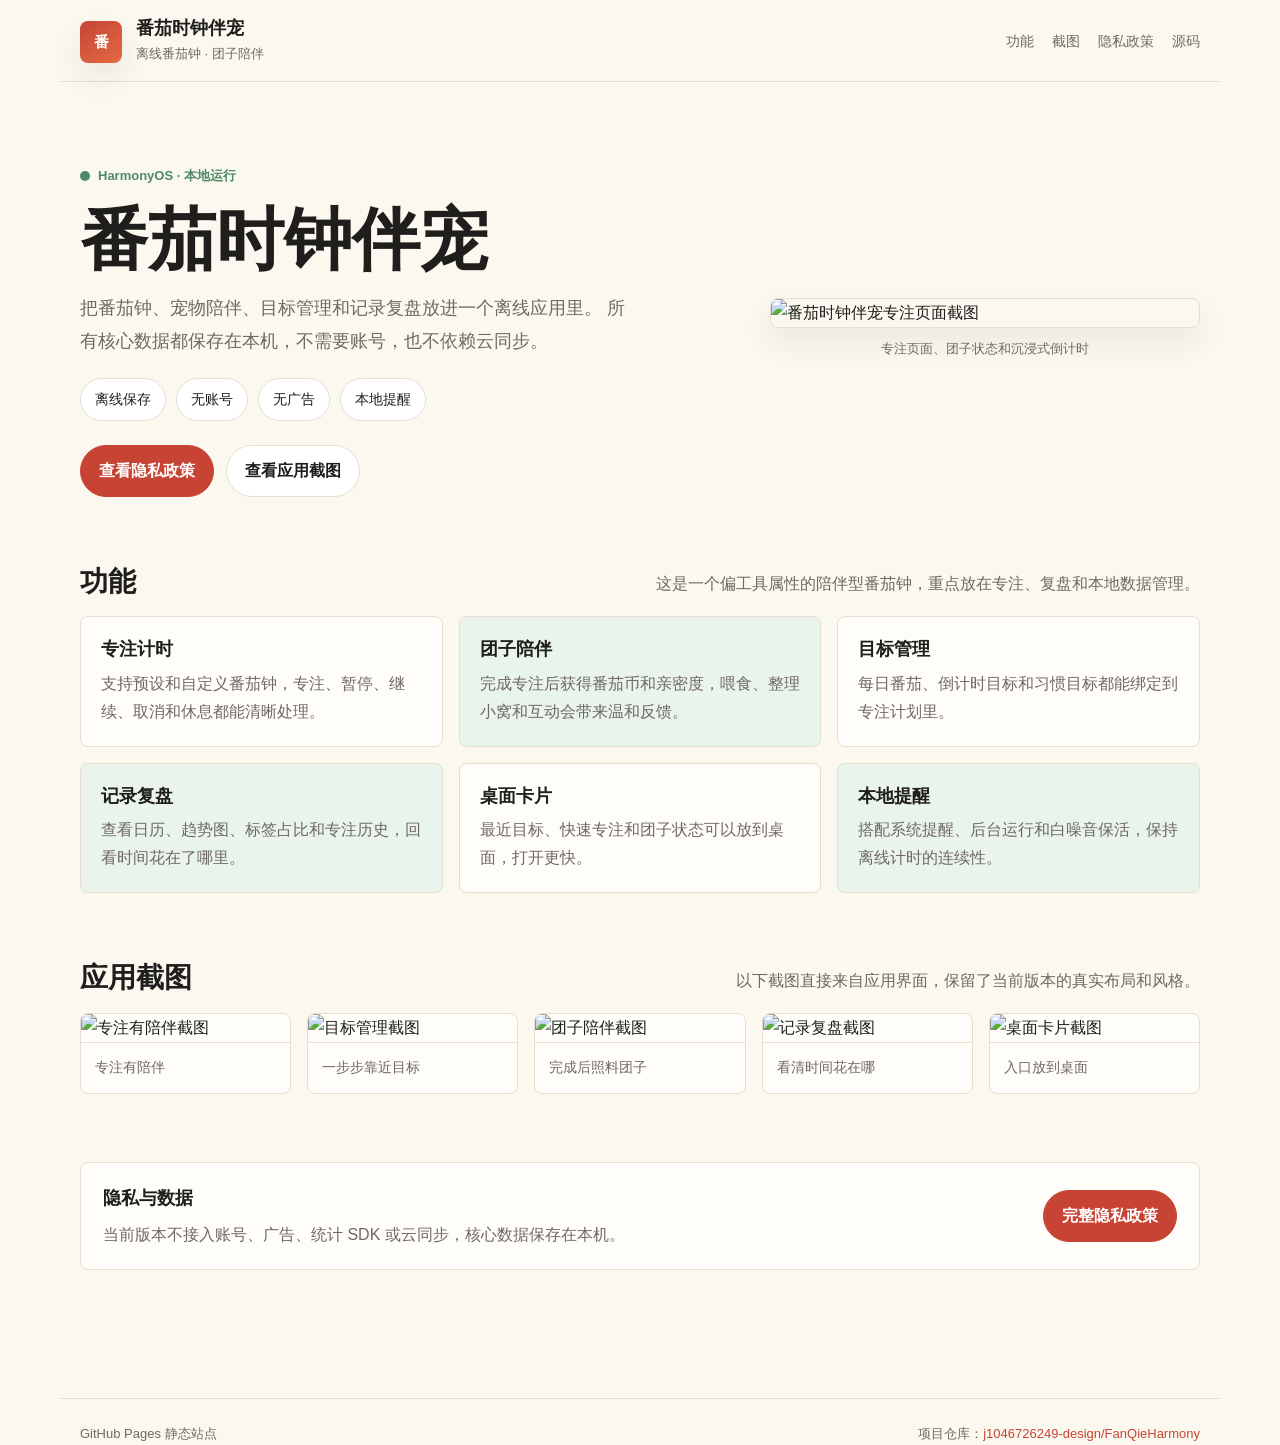
==== index.html @ 705330be "add web" ====
<!doctype html>
<html lang="zh-CN">
<head>
  <meta charset="utf-8" />
  <meta name="viewport" content="width=device-width, initial-scale=1" />
  <title>番茄时钟伴宠</title>
  <meta name="description" content="番茄时钟伴宠是离线运行的番茄钟应用，带团子陪伴、目标管理、记录复盘和桌面卡片。" />
  <link rel="stylesheet" href="./site.css" />
</head>
<body>
  <div class="page">
    <header class="topbar">
      <div class="wrap topbar-row">
        <a class="brand" href="./" aria-label="番茄时钟伴宠 首页">
          <span class="brand-mark">番</span>
          <span>
            <span class="brand-name">番茄时钟伴宠</span>
            <span class="brand-sub">离线番茄钟 · 团子陪伴</span>
          </span>
        </a>
        <nav class="nav" aria-label="页面导航">
          <a href="#features">功能</a>
          <a href="#screenshots">截图</a>
          <a href="./privacy-policy/">隐私政策</a>
          <a href="https://github.com/j1046726249-design/FanQieHarmony" target="_blank" rel="noreferrer">源码</a>
        </nav>
      </div>
    </header>

    <main>
      <section class="band">
        <div class="wrap hero">
          <div>
            <div class="kicker">HarmonyOS · 本地运行</div>
            <h1>番茄时钟伴宠</h1>
            <p class="lead">
              把番茄钟、宠物陪伴、目标管理和记录复盘放进一个离线应用里。
              所有核心数据都保存在本机，不需要账号，也不依赖云同步。
            </p>
            <div class="chip-row" aria-label="产品特性">
              <span class="chip">离线保存</span>
              <span class="chip">无账号</span>
              <span class="chip">无广告</span>
              <span class="chip">本地提醒</span>
            </div>
            <div class="actions">
              <a class="button primary" href="./privacy-policy/">查看隐私政策</a>
              <a class="button" href="#screenshots">查看应用截图</a>
            </div>
          </div>

          <figure class="hero-shot">
            <img src="./app-market-screenshots/final-v3/01-focus-companion.png" alt="番茄时钟伴宠专注页面截图" />
            <figcaption>专注页面、团子状态和沉浸式倒计时</figcaption>
          </figure>
        </div>
      </section>

      <section id="features" class="band">
        <div class="wrap">
          <div class="section-head">
            <h2>功能</h2>
            <p>这是一个偏工具属性的陪伴型番茄钟，重点放在专注、复盘和本地数据管理。</p>
          </div>
          <div class="feature-grid">
            <article class="card">
              <h3>专注计时</h3>
              <p>支持预设和自定义番茄钟，专注、暂停、继续、取消和休息都能清晰处理。</p>
            </article>
            <article class="card">
              <h3>团子陪伴</h3>
              <p>完成专注后获得番茄币和亲密度，喂食、整理小窝和互动会带来温和反馈。</p>
            </article>
            <article class="card">
              <h3>目标管理</h3>
              <p>每日番茄、倒计时目标和习惯目标都能绑定到专注计划里。</p>
            </article>
            <article class="card">
              <h3>记录复盘</h3>
              <p>查看日历、趋势图、标签占比和专注历史，回看时间花在了哪里。</p>
            </article>
            <article class="card">
              <h3>桌面卡片</h3>
              <p>最近目标、快速专注和团子状态可以放到桌面，打开更快。</p>
            </article>
            <article class="card">
              <h3>本地提醒</h3>
              <p>搭配系统提醒、后台运行和白噪音保活，保持离线计时的连续性。</p>
            </article>
          </div>
        </div>
      </section>

      <section id="screenshots" class="band">
        <div class="wrap">
          <div class="section-head">
            <h2>应用截图</h2>
            <p>以下截图直接来自应用界面，保留了当前版本的真实布局和风格。</p>
          </div>
          <div class="screenshot-grid">
            <figure class="shot">
              <img src="./app-market-screenshots/final-v3/01-focus-companion.png" alt="专注有陪伴截图" />
              <figcaption>专注有陪伴</figcaption>
            </figure>
            <figure class="shot">
              <img src="./app-market-screenshots/final-v3/02-goals.png" alt="目标管理截图" />
              <figcaption>一步步靠近目标</figcaption>
            </figure>
            <figure class="shot">
              <img src="./app-market-screenshots/final-v3/03-pet-care.png" alt="团子陪伴截图" />
              <figcaption>完成后照料团子</figcaption>
            </figure>
            <figure class="shot">
              <img src="./app-market-screenshots/final-v3/04-records.png" alt="记录复盘截图" />
              <figcaption>看清时间花在哪</figcaption>
            </figure>
            <figure class="shot">
              <img src="./app-market-screenshots/final-v3/05-desktop-cards.png" alt="桌面卡片截图" />
              <figcaption>入口放到桌面</figcaption>
            </figure>
          </div>
        </div>
      </section>

      <section class="band">
        <div class="wrap">
          <div class="callout">
            <div>
              <strong>隐私与数据</strong>
              <p>当前版本不接入账号、广告、统计 SDK 或云同步，核心数据保存在本机。</p>
            </div>
            <a class="button primary" href="./privacy-policy/">完整隐私政策</a>
          </div>
        </div>
      </section>
    </main>

    <footer class="wrap footer">
      <span>GitHub Pages 静态站点</span>
      <span>项目仓库：<a href="https://github.com/j1046726249-design/FanQieHarmony" target="_blank" rel="noreferrer">j1046726249-design/FanQieHarmony</a></span>
    </footer>
  </div>
</body>
</html>
---- site.css ----
:root {
  color-scheme: light;
  --bg: #fbf8f0;
  --panel: #fffdf9;
  --panel-soft: #fff5ed;
  --text: #1f1e1c;
  --muted: #6f6961;
  --line: #e7ded0;
  --accent: #c74435;
  --accent-strong: #9f2f24;
  --leaf: #4f8a64;
  --leaf-soft: #e9f4ec;
  --shadow: 0 14px 30px rgba(47, 34, 22, 0.08);
  --radius: 8px;
}

* {
  box-sizing: border-box;
}

html {
  scroll-behavior: smooth;
}

body {
  margin: 0;
  background: var(--bg);
  color: var(--text);
  font: 16px/1.75 -apple-system, BlinkMacSystemFont, "Segoe UI", "PingFang SC",
    "Hiragino Sans GB", "Microsoft YaHei", sans-serif;
}

a {
  color: inherit;
  text-decoration: none;
}

img {
  display: block;
  max-width: 100%;
}

.page {
  min-height: 100vh;
}

.wrap {
  max-width: 1160px;
  margin: 0 auto;
  padding: 0 20px;
}

.topbar {
  padding: 18px 0 0;
}

.topbar-row {
  display: flex;
  align-items: center;
  justify-content: space-between;
  gap: 16px;
  border-bottom: 1px solid var(--line);
  padding-bottom: 16px;
}

.brand {
  display: flex;
  align-items: center;
  gap: 14px;
}

.brand-mark {
  width: 42px;
  height: 42px;
  border-radius: 8px;
  background: linear-gradient(145deg, var(--accent), #e36b43);
  color: #fff;
  display: grid;
  place-items: center;
  font-size: 15px;
  font-weight: 700;
  box-shadow: var(--shadow);
}

.brand-name {
  display: block;
  font-size: 18px;
  line-height: 1.2;
  font-weight: 700;
}

.brand-sub {
  display: block;
  margin-top: 3px;
  font-size: 13px;
  color: var(--muted);
}

.nav {
  display: flex;
  flex-wrap: wrap;
  gap: 18px;
  color: var(--muted);
  font-size: 14px;
}

.nav a {
  padding: 6px 0;
  border-bottom: 1px solid transparent;
}

.nav a:hover {
  color: var(--accent-strong);
  border-bottom-color: var(--accent);
}

main {
  padding: 28px 0 64px;
}

.band {
  padding: 34px 0;
}

.hero {
  display: grid;
  grid-template-columns: minmax(0, 1.02fr) minmax(320px, 0.98fr);
  gap: 40px;
  align-items: center;
  padding-top: 18px;
}

.kicker {
  display: inline-flex;
  align-items: center;
  gap: 8px;
  color: var(--leaf);
  font-size: 13px;
  font-weight: 700;
}

.kicker::before {
  content: "";
  width: 10px;
  height: 10px;
  border-radius: 50%;
  background: var(--leaf);
  display: inline-block;
}

h1 {
  margin: 14px 0 16px;
  font-size: 68px;
  line-height: 1.05;
  letter-spacing: 0;
}

.lead {
  max-width: 40rem;
  margin: 0 0 20px;
  color: var(--muted);
  font-size: 18px;
  line-height: 1.85;
}

.chip-row {
  display: flex;
  flex-wrap: wrap;
  gap: 10px;
  margin: 0 0 24px;
}

.chip {
  display: inline-flex;
  align-items: center;
  padding: 8px 14px;
  border: 1px solid var(--line);
  border-radius: 999px;
  background: #fff;
  font-size: 14px;
}

.actions {
  display: flex;
  flex-wrap: wrap;
  gap: 12px;
}

.button {
  display: inline-flex;
  align-items: center;
  justify-content: center;
  padding: 11px 18px;
  border-radius: 999px;
  border: 1px solid var(--line);
  background: #fff;
  font-weight: 600;
}

.button:hover {
  border-color: var(--accent);
  color: var(--accent-strong);
}

.button.primary {
  border-color: var(--accent);
  background: var(--accent);
  color: #fff;
}

.button.primary:hover {
  border-color: var(--accent-strong);
  background: var(--accent-strong);
  color: #fff;
}

.hero-shot {
  margin: 0;
  justify-self: end;
  width: 100%;
  max-width: 430px;
}

.hero-shot img {
  border-radius: 8px;
  border: 1px solid var(--line);
  box-shadow: var(--shadow);
}

.hero-shot figcaption {
  margin-top: 10px;
  color: var(--muted);
  text-align: center;
  font-size: 13px;
}

.section-head {
  display: flex;
  align-items: end;
  justify-content: space-between;
  gap: 16px;
  margin-bottom: 18px;
}

.section-head h2 {
  margin: 0;
  font-size: 28px;
  line-height: 1.2;
}

.section-head p {
  margin: 0;
  max-width: 40rem;
  color: var(--muted);
}

.feature-grid {
  display: grid;
  grid-template-columns: repeat(3, minmax(0, 1fr));
  gap: 16px;
}

.card {
  background: var(--panel);
  border: 1px solid var(--line);
  border-radius: 8px;
  padding: 20px;
}

.card:nth-child(2n) {
  background: var(--leaf-soft);
}

.card h3 {
  margin: 0 0 8px;
  font-size: 18px;
  line-height: 1.35;
}

.card p {
  margin: 0;
  color: var(--muted);
}

.screenshot-grid {
  display: grid;
  grid-template-columns: repeat(5, minmax(0, 1fr));
  gap: 16px;
}

.shot {
  margin: 0;
  overflow: hidden;
  background: var(--panel);
  border: 1px solid var(--line);
  border-radius: 8px;
}

.shot img {
  width: 100%;
  height: auto;
}

.shot figcaption {
  border-top: 1px solid var(--line);
  padding: 12px 14px 14px;
  font-size: 14px;
  color: var(--muted);
}

.callout {
  display: flex;
  align-items: center;
  justify-content: space-between;
  gap: 20px;
  padding: 20px 22px;
  border: 1px solid var(--line);
  border-radius: 8px;
  background: var(--panel);
}

.callout strong {
  display: block;
  margin-bottom: 6px;
  font-size: 18px;
}

.callout p {
  margin: 0;
  color: var(--muted);
}

.policy {
  max-width: 900px;
  margin: 0 auto;
  padding-top: 18px;
}

.policy h1 {
  margin-top: 0;
  font-size: 54px;
}

.policy .meta {
  margin-bottom: 24px;
  color: var(--muted);
}

.policy h2 {
  margin: 28px 0 10px;
  font-size: 22px;
  line-height: 1.35;
}

.policy p,
.policy li {
  line-height: 1.85;
}

.policy ul {
  margin: 0 0 12px 20px;
  padding: 0;
}

.policy .note {
  margin-top: 24px;
  padding: 14px 16px;
  border-left: 4px solid var(--accent);
  background: var(--panel-soft);
  border-radius: 0 8px 8px 0;
  color: var(--muted);
}

.footer {
  display: flex;
  flex-wrap: wrap;
  justify-content: space-between;
  gap: 12px;
  margin-top: 30px;
  padding-top: 24px;
  border-top: 1px solid var(--line);
  color: var(--muted);
  font-size: 13px;
}

.footer a {
  color: var(--accent);
}

@media (max-width: 980px) {
  h1 {
    font-size: 52px;
  }

  .hero {
    grid-template-columns: 1fr;
  }

  .hero-shot {
    justify-self: start;
    max-width: 100%;
  }

  .feature-grid {
    grid-template-columns: repeat(2, minmax(0, 1fr));
  }

  .screenshot-grid {
    grid-template-columns: repeat(2, minmax(0, 1fr));
  }
}

@media (max-width: 640px) {
  .topbar-row {
    align-items: flex-start;
    flex-direction: column;
  }

  h1 {
    font-size: 40px;
  }

  .lead {
    font-size: 16px;
  }

  .section-head {
    align-items: flex-start;
    flex-direction: column;
  }

  .feature-grid,
  .screenshot-grid {
    grid-template-columns: 1fr;
  }

  .callout {
    align-items: flex-start;
    flex-direction: column;
  }

  .policy h1 {
    font-size: 34px;
  }
}
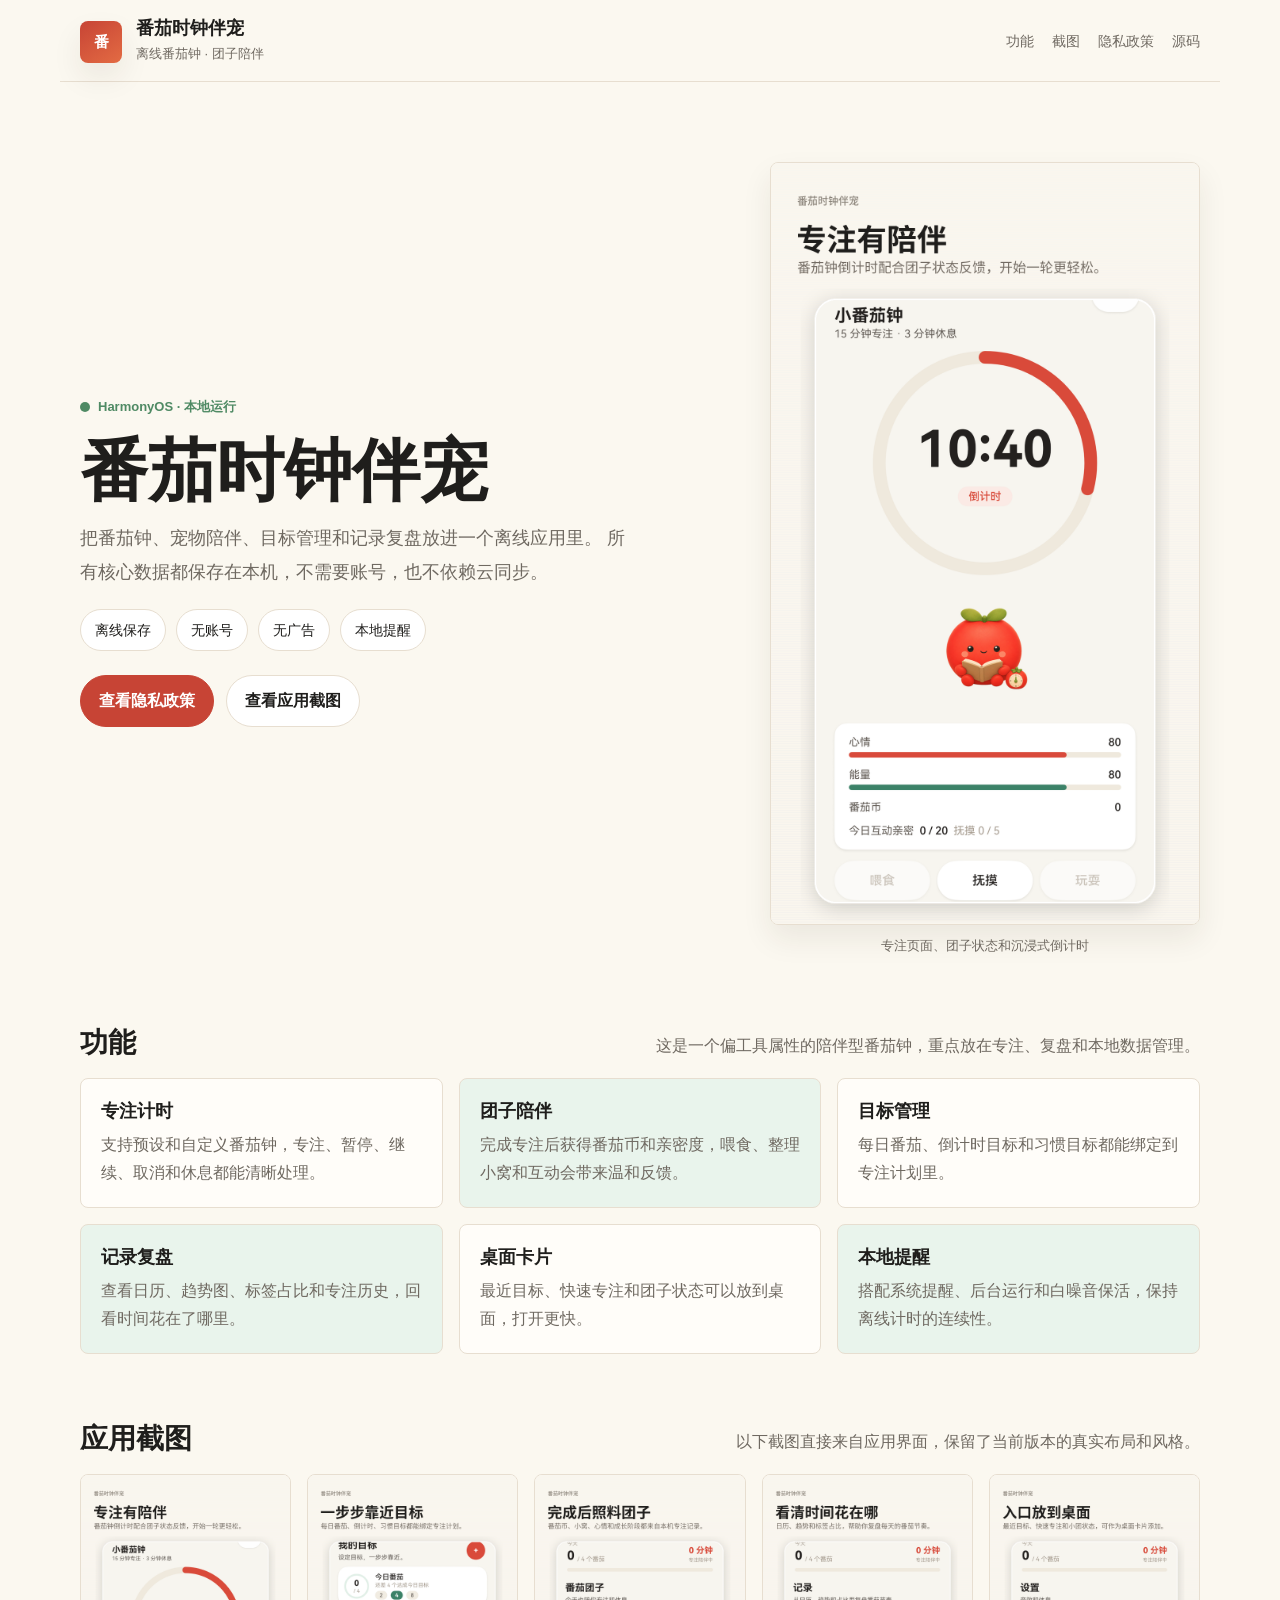
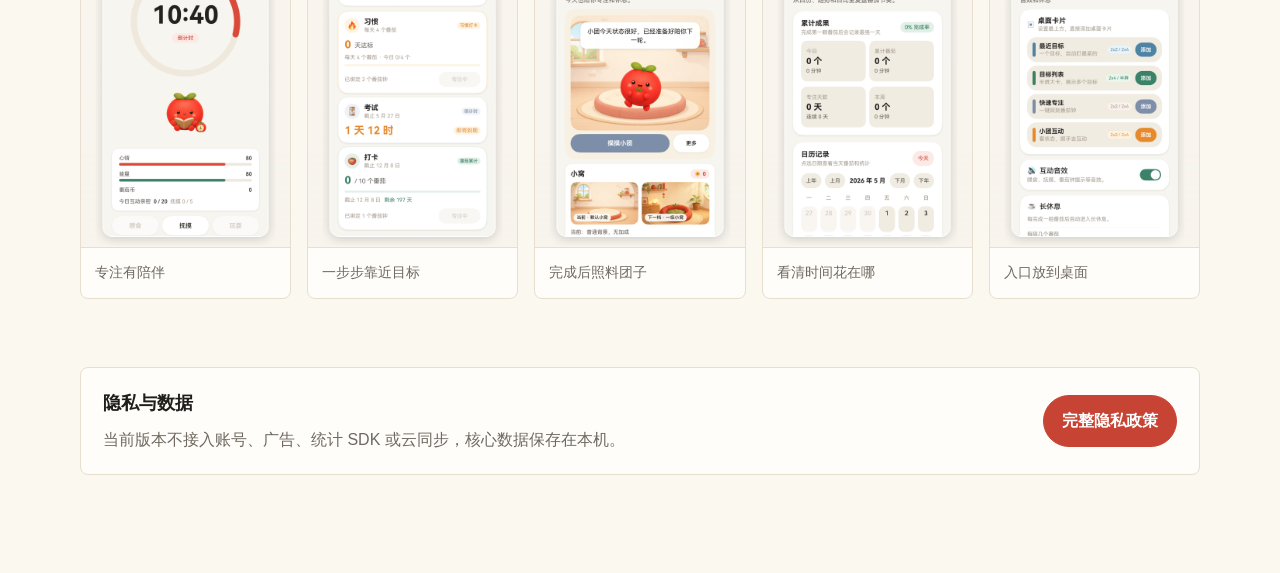
==== commit 99bc4427: "Update index.html" ====
--- a/index.html
+++ b/index.html
@@ -135,10 +135,6 @@
       </section>
     </main>
 
-    <footer class="wrap footer">
-      <span>GitHub Pages 静态站点</span>
-      <span>项目仓库：<a href="https://github.com/j1046726249-design/FanQieHarmony" target="_blank" rel="noreferrer">j1046726249-design/FanQieHarmony</a></span>
-    </footer>
   </div>
 </body>
 </html>
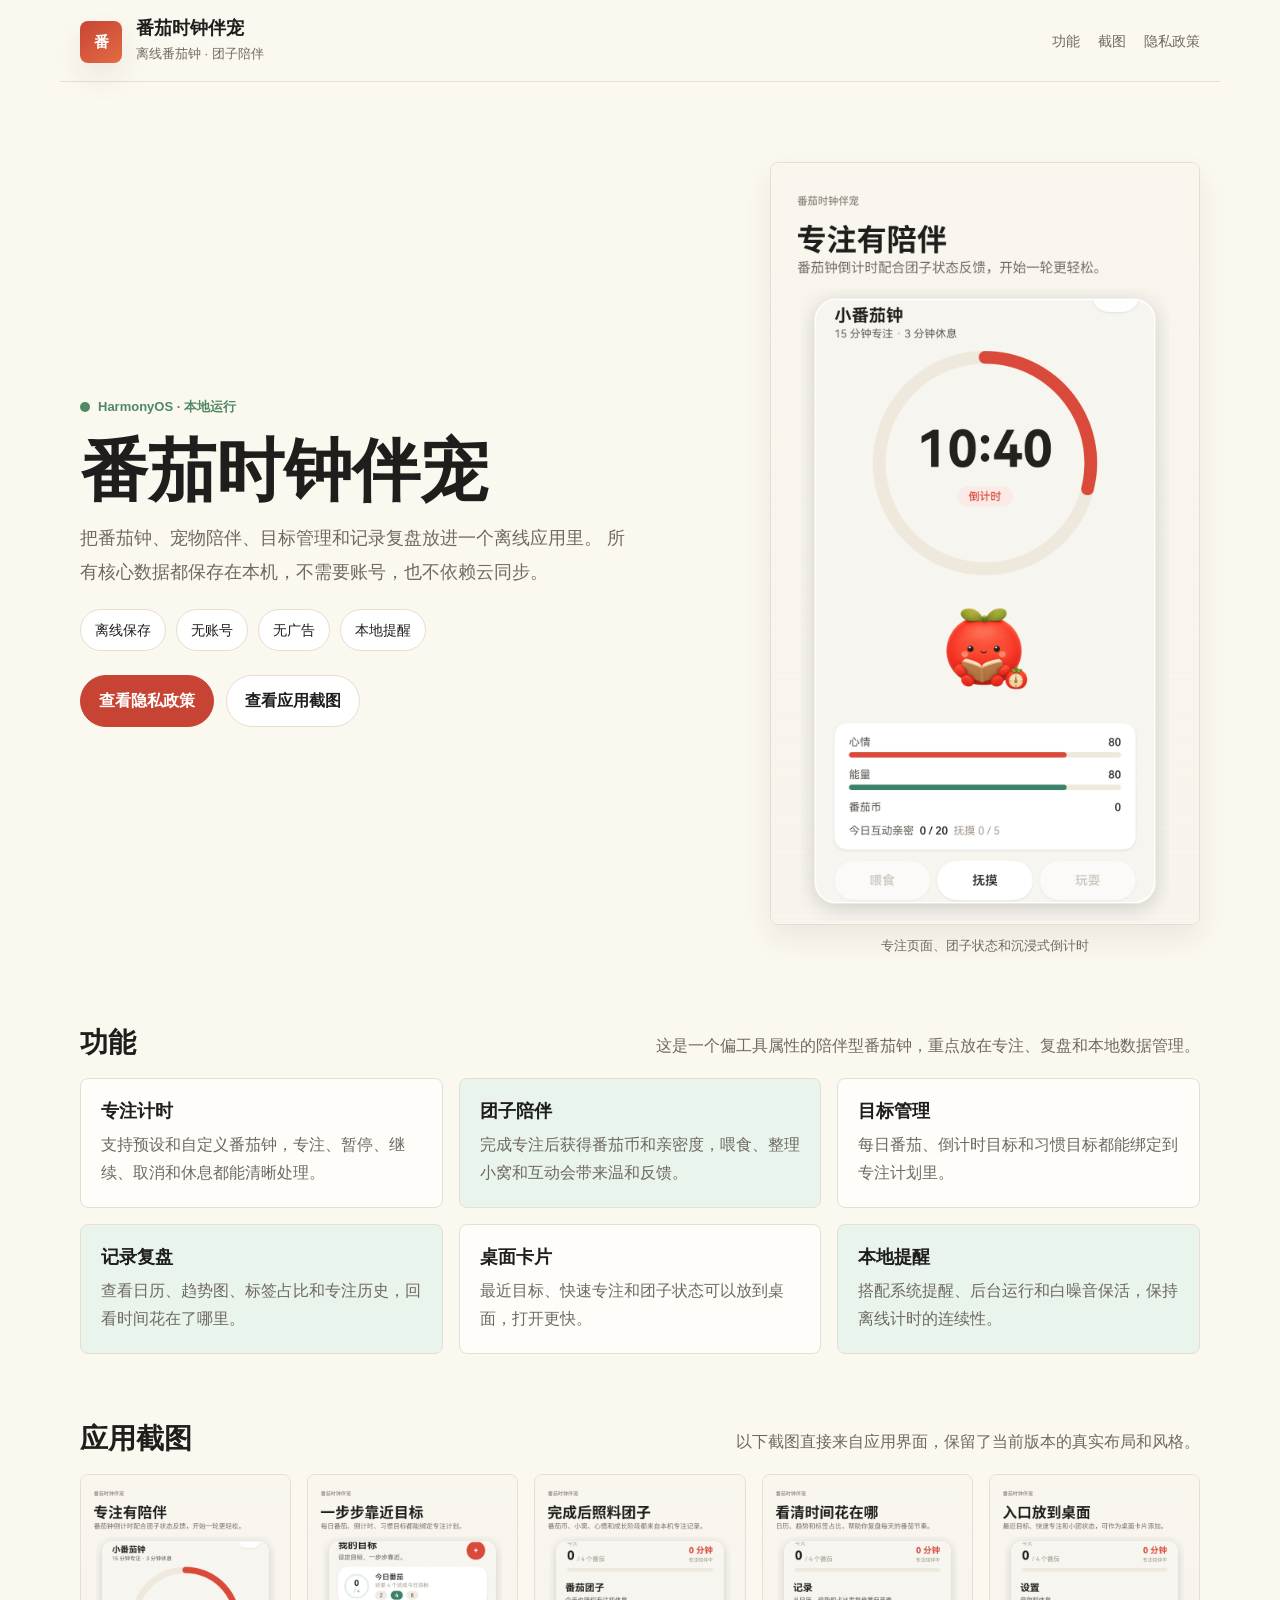
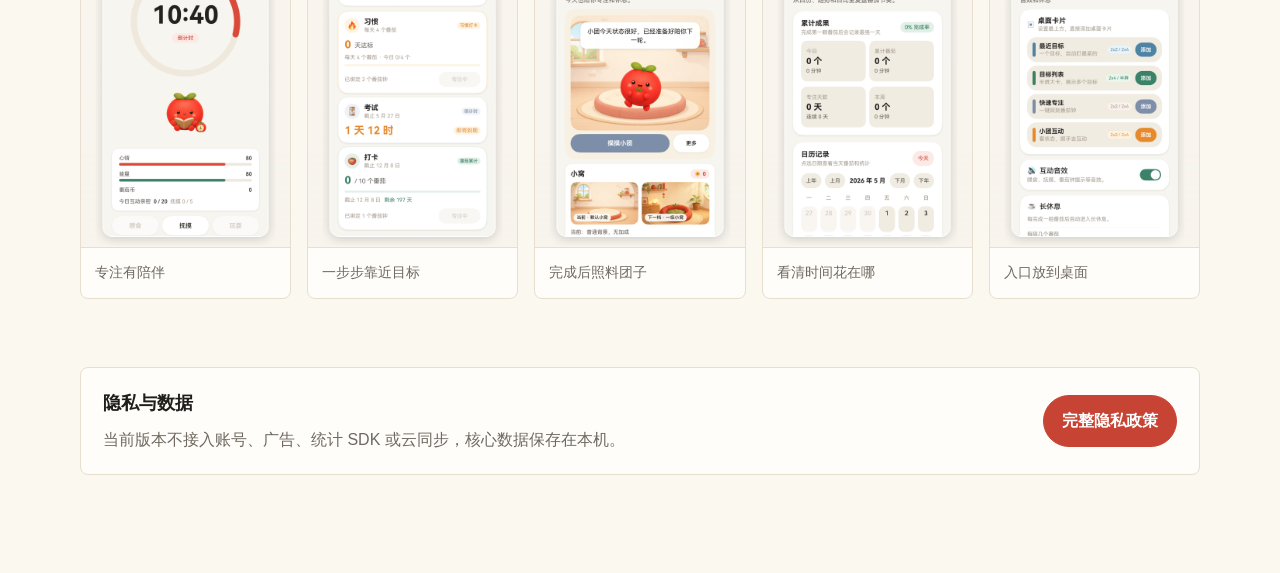
==== commit a705e69f: "Update index.html" ====
--- a/index.html
+++ b/index.html
@@ -22,7 +22,6 @@
           <a href="#features">功能</a>
           <a href="#screenshots">截图</a>
           <a href="./privacy-policy/">隐私政策</a>
-          <a href="https://github.com/j1046726249-design/FanQieHarmony" target="_blank" rel="noreferrer">源码</a>
         </nav>
       </div>
     </header>
